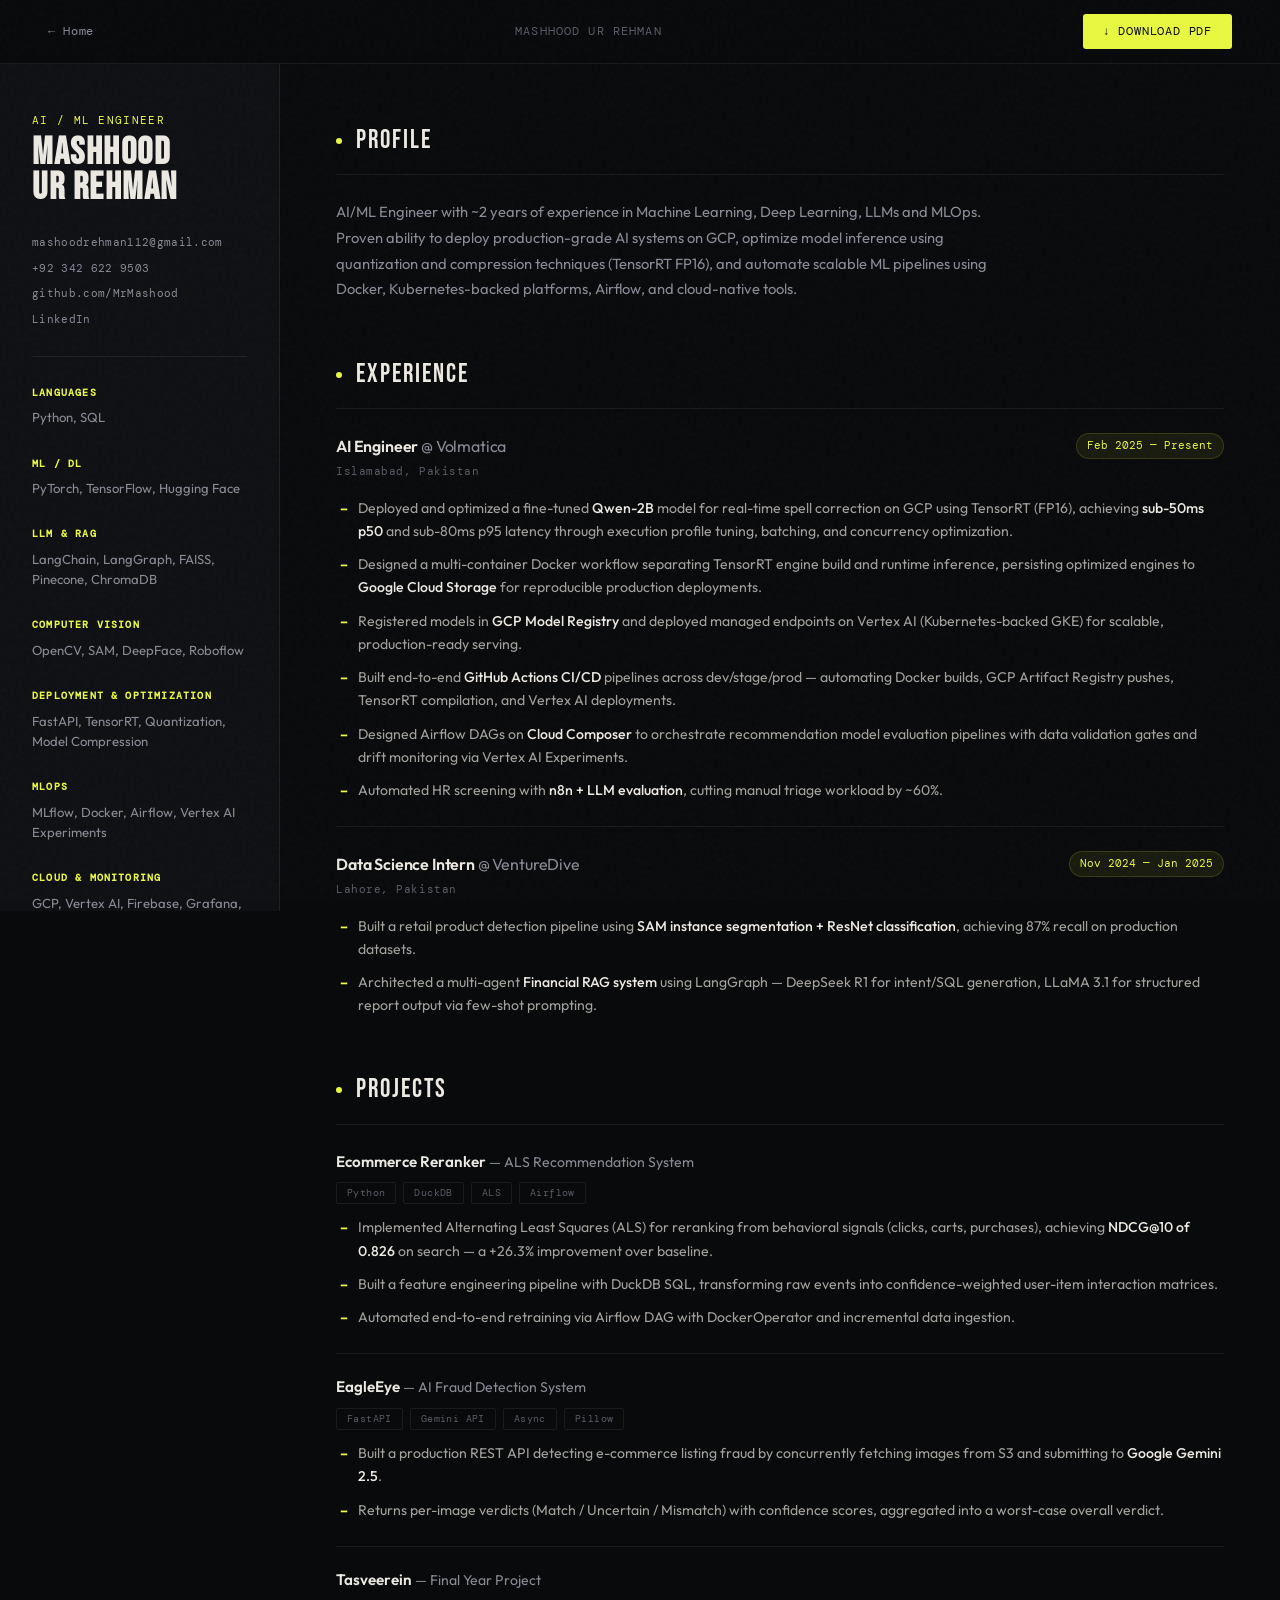
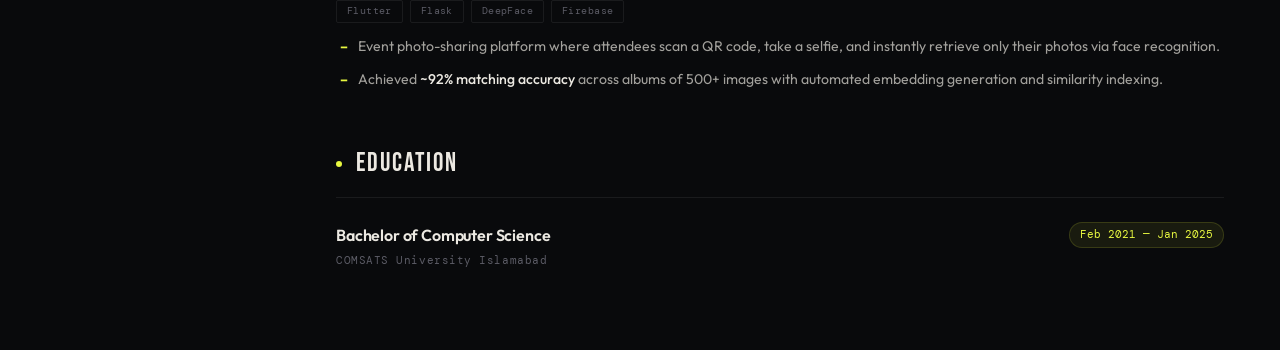
==== resume.html @ 4c4b78b5 "modified index and style" ====
<!DOCTYPE html>
<html lang="en">
<head>
  <meta charset="UTF-8"/>
  <meta name="viewport" content="width=device-width, initial-scale=1.0"/>
  <title>Résumé — Mashhood Ur Rehman</title>
  <link rel="stylesheet" href="style.css"/>
  <link rel="preconnect" href="https://fonts.googleapis.com">
  <link href="https://fonts.googleapis.com/css2?family=Bebas+Neue&family=Outfit:wght@300;400;500;600&family=DM+Mono:wght@300;400&display=swap" rel="stylesheet">
</head>
<body class="resume-page">

  <div class="noise"></div>

  <!-- TOP BAR -->
  <header class="resume-header">
    <a href="index.html" class="back-link">← Home</a>
    <span class="resume-header-name">Mashhood Ur Rehman</span>
    <a href="resume_pdf.pdf" download class="download-btn">
      ↓ Download PDF
    </a>
  </header>

  <div class="resume-wrap">

    <!-- SIDEBAR -->
    <aside class="resume-sidebar">

      <div class="sidebar-name">
        <p class="sidebar-role">AI / ML Engineer</p>
        <h2>Mashhood<br/>Ur Rehman</h2>
      </div>

      <div class="sidebar-contact">
        <a href="mailto:mashoodrehman112@gmail.com">mashoodrehman112@gmail.com</a>
        <a href="tel:+923426229503">+92 342 622 9503</a>
        <a href="https://github.com/MrMashood" target="_blank">github.com/MrMashood</a>
        <a href="https://linkedin.com/in/YOUR-HANDLE" target="_blank">LinkedIn</a>
      </div>

      <div class="sidebar-section">
        <h4>Languages</h4>
        <p>Python, SQL</p>
      </div>

      <div class="sidebar-section">
        <h4>ML / DL</h4>
        <p>PyTorch, TensorFlow, Hugging Face</p>
      </div>

      <div class="sidebar-section">
        <h4>LLM &amp; RAG</h4>
        <p>LangChain, LangGraph, FAISS, Pinecone, ChromaDB</p>
      </div>

      <div class="sidebar-section">
        <h4>Computer Vision</h4>
        <p>OpenCV, SAM, DeepFace, Roboflow</p>
      </div>

      <div class="sidebar-section">
        <h4>Deployment &amp; Optimization</h4>
        <p>FastAPI, TensorRT, Quantization, Model Compression</p>
      </div>

      <div class="sidebar-section">
        <h4>MLOps</h4>
        <p>MLflow, Docker, Airflow, Vertex AI Experiments</p>
      </div>

      <div class="sidebar-section">
        <h4>Cloud &amp; Monitoring</h4>
        <p>GCP, Vertex AI, Firebase, Grafana, RAGAS</p>
      </div>

      <div class="sidebar-section">
        <h4>Automation</h4>
        <p>n8n, Zapier, Pipedream, Dify</p>
      </div>

      <div class="sidebar-section">
        <h4>Version Control</h4>
        <p>Git, GitHub, GitHub Actions</p>
      </div>

    </aside>

    <!-- MAIN CONTENT -->
    <main class="resume-main">

      <!-- PROFILE -->
      <section class="r-section">
        <div class="r-section-label">Profile</div>
        <p class="profile-text">
          AI/ML Engineer with ~2 years of experience in Machine Learning, Deep Learning, LLMs and MLOps. 
          Proven ability to deploy production-grade AI systems on GCP, optimize model inference using 
          quantization and compression techniques (TensorRT FP16), and automate scalable ML pipelines 
          using Docker, Kubernetes-backed platforms, Airflow, and cloud-native tools.
        </p>
      </section>

      <!-- EXPERIENCE -->
      <section class="r-section">
        <div class="r-section-label">Experience</div>

        <div class="r-exp">
          <div class="r-exp-header">
            <div>
              <h3>AI Engineer <span class="r-company">@ Volmatica</span></h3>
              <p class="r-location">Islamabad, Pakistan</p>
            </div>
            <span class="r-date">Feb 2025 — Present</span>
          </div>
          <ul class="r-list">
            <li>Deployed and optimized a fine-tuned <strong>Qwen-2B</strong> model for real-time spell correction on GCP using TensorRT (FP16), achieving <strong>sub-50ms p50</strong> and sub-80ms p95 latency through execution profile tuning, batching, and concurrency optimization.</li>
            <li>Designed a multi-container Docker workflow separating TensorRT engine build and runtime inference, persisting optimized engines to <strong>Google Cloud Storage</strong> for reproducible production deployments.</li>
            <li>Registered models in <strong>GCP Model Registry</strong> and deployed managed endpoints on Vertex AI (Kubernetes-backed GKE) for scalable, production-ready serving.</li>
            <li>Built end-to-end <strong>GitHub Actions CI/CD</strong> pipelines across dev/stage/prod — automating Docker builds, GCP Artifact Registry pushes, TensorRT compilation, and Vertex AI deployments.</li>
            <li>Designed Airflow DAGs on <strong>Cloud Composer</strong> to orchestrate recommendation model evaluation pipelines with data validation gates and drift monitoring via Vertex AI Experiments.</li>
            <li>Automated HR screening with <strong>n8n + LLM evaluation</strong>, cutting manual triage workload by ~60%.</li>
          </ul>
        </div>

        <div class="r-exp">
          <div class="r-exp-header">
            <div>
              <h3>Data Science Intern <span class="r-company">@ VentureDive</span></h3>
              <p class="r-location">Lahore, Pakistan</p>
            </div>
            <span class="r-date">Nov 2024 — Jan 2025</span>
          </div>
          <ul class="r-list">
            <li>Built a retail product detection pipeline using <strong>SAM instance segmentation + ResNet classification</strong>, achieving 87% recall on production datasets.</li>
            <li>Architected a multi-agent <strong>Financial RAG system</strong> using LangGraph — DeepSeek R1 for intent/SQL generation, LLaMA 3.1 for structured report output via few-shot prompting.</li>
          </ul>
        </div>
      </section>

      <!-- PROJECTS -->
      <section class="r-section">
        <div class="r-section-label">Projects</div>

        <div class="r-project">
          <div class="r-proj-header">
            <h3>Ecommerce Reranker <span class="r-proj-sub">— ALS Recommendation System</span></h3>
            <div class="r-tags"><span>Python</span><span>DuckDB</span><span>ALS</span><span>Airflow</span></div>
          </div>
          <ul class="r-list">
            <li>Implemented Alternating Least Squares (ALS) for reranking from behavioral signals (clicks, carts, purchases), achieving <strong>NDCG@10 of 0.826</strong> on search — a +26.3% improvement over baseline.</li>
            <li>Built a feature engineering pipeline with DuckDB SQL, transforming raw events into confidence-weighted user-item interaction matrices.</li>
            <li>Automated end-to-end retraining via Airflow DAG with DockerOperator and incremental data ingestion.</li>
          </ul>
        </div>

        <div class="r-project">
          <div class="r-proj-header">
            <h3>EagleEye <span class="r-proj-sub">— AI Fraud Detection System</span></h3>
            <div class="r-tags"><span>FastAPI</span><span>Gemini API</span><span>Async</span><span>Pillow</span></div>
          </div>
          <ul class="r-list">
            <li>Built a production REST API detecting e-commerce listing fraud by concurrently fetching images from S3 and submitting to <strong>Google Gemini 2.5</strong>.</li>
            <li>Returns per-image verdicts (Match / Uncertain / Mismatch) with confidence scores, aggregated into a worst-case overall verdict.</li>
          </ul>
        </div>

        <div class="r-project">
          <div class="r-proj-header">
            <h3>Tasveerein <span class="r-proj-sub">— Final Year Project</span></h3>
            <div class="r-tags"><span>Flutter</span><span>Flask</span><span>DeepFace</span><span>Firebase</span></div>
          </div>
          <ul class="r-list">
            <li>Event photo-sharing platform where attendees scan a QR code, take a selfie, and instantly retrieve only their photos via face recognition.</li>
            <li>Achieved <strong>~92% matching accuracy</strong> across albums of 500+ images with automated embedding generation and similarity indexing.</li>
          </ul>
        </div>
      </section>

      <!-- EDUCATION -->
      <section class="r-section">
        <div class="r-section-label">Education</div>
        <div class="r-exp">
          <div class="r-exp-header">
            <div>
              <h3>Bachelor of Computer Science</h3>
              <p class="r-location">COMSATS University Islamabad</p>
            </div>
            <span class="r-date">Feb 2021 — Jan 2025</span>
          </div>
        </div>
      </section>

    </main>
  </div>

</body>
</html>
---- style.css ----
/* ============================================
   MASHHOOD UR REHMAN — Portfolio + Résumé
   Aesthetic: Dark technical, editorial weight
   Fonts: Bebas Neue · Outfit · DM Mono
   ============================================ */

*, *::before, *::after { box-sizing: border-box; margin: 0; padding: 0; }

:root {
  --bg:       #090a0c;
  --surface:  #0f1013;
  --surface2: #15171b;
  --border:   rgba(255,255,255,0.07);
  --border2:  rgba(255,255,255,0.12);
  --text:     #ece9e2;
  --muted:    #5c5c66;
  --muted2:   #8a8a96;
  --accent:   #e8f840;   /* sharp yellow-green */
  --accent2:  #40e8c8;
  --font-display: 'Bebas Neue', sans-serif;
  --font-body:    'Outfit', sans-serif;
  --font-mono:    'DM Mono', monospace;
}

html { scroll-behavior: smooth; }

body {
  background: var(--bg);
  color: var(--text);
  font-family: var(--font-body);
  font-size: 15px;
  line-height: 1.65;
  overflow-x: hidden;
  -webkit-font-smoothing: antialiased;
}

/* ---- Noise ---- */
.noise {
  position: fixed; inset: 0; z-index: 9999; pointer-events: none;
  opacity: 0.025;
  background-image: url("data:image/svg+xml,%3Csvg viewBox='0 0 256 256' xmlns='http://www.w3.org/2000/svg'%3E%3Cfilter id='n'%3E%3CfeTurbulence type='fractalNoise' baseFrequency='0.85' numOctaves='4' stitchTiles='stitch'/%3E%3C/filter%3E%3Crect width='100%25' height='100%25' filter='url(%23n)'/%3E%3C/svg%3E");
}

/* ============================================
   HOME PAGE
   ============================================ */
.home-page { position: relative; min-height: 100vh; display: flex; flex-direction: column; }

#grid-canvas {
  position: fixed; inset: 0; z-index: 0; pointer-events: none;
}

.home-main {
  position: relative; z-index: 1;
  flex: 1;
  display: flex;
  flex-direction: column;
  justify-content: center;
  padding: 0 7vw;
  min-height: 100vh;
  gap: 40px;
}

/* --- availability tag --- */
.home-tag {
  display: inline-flex; align-items: center; gap: 10px;
  font-family: var(--font-mono); font-size: 0.72rem;
  color: var(--accent); letter-spacing: 0.1em;
}

.pulse-dot {
  width: 8px; height: 8px;
  background: var(--accent); border-radius: 50%;
  animation: pulse 2.2s ease-in-out infinite;
}
@keyframes pulse {
  0%,100% { box-shadow: 0 0 0 0 rgba(232,248,64,0.5); }
  50%      { box-shadow: 0 0 0 8px rgba(232,248,64,0); }
}

/* --- hero name --- */
.home-name-block { display: flex; flex-direction: column; gap: 20px; }

.line-wrap { display: block; overflow: hidden; }

.home-name {
  font-family: var(--font-display);
  font-size: clamp(5rem, 14vw, 13rem);
  line-height: 0.88;
  letter-spacing: 0.02em;
  color: var(--text);
}

.reveal-line {
  display: block;
  transform: translateY(105%);
  opacity: 0;
  transition: transform 0.85s cubic-bezier(0.16,1,0.3,1), opacity 0.5s ease;
}
.reveal-line.delay-1 { transition-delay: 0.1s; }
.reveal-line.visible { transform: translateY(0); opacity: 1; }

.reveal-fade {
  opacity: 0; transform: translateY(18px);
  transition: opacity 0.7s ease, transform 0.7s ease;
}
.reveal-fade.delay-2 { transition-delay: 0.25s; }
.reveal-fade.delay-3 { transition-delay: 0.4s; }
.reveal-fade.delay-4 { transition-delay: 0.55s; }
.reveal-fade.visible { opacity: 1; transform: translateY(0); }

.home-descriptor {
  font-family: var(--font-body); font-size: clamp(1rem, 1.6vw, 1.25rem);
  font-weight: 300; color: var(--muted2); max-width: 520px; line-height: 1.6;
}

/* --- CTA --- */
.home-actions { display: flex; align-items: center; gap: 32px; flex-wrap: wrap; }

.cta-btn {
  display: inline-flex; align-items: center; gap: 12px;
  padding: 16px 36px;
  background: var(--accent); color: #090a0c;
  font-family: var(--font-mono); font-size: 0.82rem; font-weight: 400;
  letter-spacing: 0.06em; text-transform: uppercase;
  text-decoration: none; border-radius: 3px;
  transition: background 0.2s, transform 0.15s, box-shadow 0.2s;
  box-shadow: 0 0 0 0 rgba(232,248,64,0.3);
}
.cta-btn:hover {
  background: #f0ff50;
  transform: translateY(-2px);
  box-shadow: 0 8px 40px rgba(232,248,64,0.2);
}
.cta-arrow { font-size: 1rem; transition: transform 0.2s; }
.cta-btn:hover .cta-arrow { transform: translate(2px,-2px); }

.home-links {
  display: flex; align-items: center; gap: 12px;
  font-family: var(--font-mono); font-size: 0.72rem;
  color: var(--muted); letter-spacing: 0.06em;
}
.home-links a { color: var(--muted2); text-decoration: none; transition: color 0.2s; }
.home-links a:hover { color: var(--text); }
.divider { color: var(--muted); }

/* --- stack chips --- */
.home-stack {
  display: flex; flex-wrap: wrap; gap: 10px;
}
.home-stack span {
  font-family: var(--font-mono); font-size: 0.68rem;
  color: var(--muted); letter-spacing: 0.07em;
  border: 1px solid var(--border); padding: 5px 14px;
  border-radius: 2px;
  transition: border-color 0.2s, color 0.2s;
}
.home-stack span:hover { border-color: var(--border2); color: var(--muted2); }

/* --- footer --- */
.home-footer {
  position: relative; z-index: 1;
  display: flex; justify-content: space-between;
  padding: 20px 7vw;
  border-top: 1px solid var(--border);
}
.mono-sm { font-family: var(--font-mono); font-size: 0.68rem; color: var(--muted); letter-spacing: 0.06em; }

/* ============================================
   RESUME PAGE
   ============================================ */
.resume-page { background: var(--bg); }

/* --- top bar --- */
.resume-header {
  position: sticky; top: 0; z-index: 100;
  display: flex; align-items: center; justify-content: space-between;
  padding: 14px 48px;
  background: rgba(9,10,12,0.88);
  backdrop-filter: blur(16px);
  border-bottom: 1px solid var(--border);
}

.back-link {
  font-family: var(--font-mono); font-size: 0.72rem;
  color: var(--muted2); text-decoration: none; letter-spacing: 0.06em;
  transition: color 0.2s;
}
.back-link:hover { color: var(--text); }

.resume-header-name {
  font-family: var(--font-mono); font-size: 0.72rem;
  color: var(--muted); letter-spacing: 0.1em;
  text-transform: uppercase;
}

.download-btn {
  display: inline-flex; align-items: center; gap: 8px;
  padding: 8px 20px;
  background: var(--accent); color: #090a0c;
  font-family: var(--font-mono); font-size: 0.72rem; font-weight: 400;
  letter-spacing: 0.07em; text-transform: uppercase;
  text-decoration: none; border-radius: 3px;
  transition: background 0.2s, transform 0.15s;
}
.download-btn:hover { background: #f0ff50; transform: translateY(-1px); }

/* --- layout --- */
.resume-wrap {
  display: grid;
  grid-template-columns: 280px 1fr;
  min-height: calc(100vh - 53px);
}

/* --- SIDEBAR --- */
.resume-sidebar {
  background: var(--surface);
  border-right: 1px solid var(--border);
  padding: 48px 32px;
  display: flex; flex-direction: column; gap: 28px;
  position: sticky; top: 53px;
  height: calc(100vh - 53px);
  overflow-y: auto;
}

.sidebar-name h2 {
  font-family: var(--font-display);
  font-size: 2.4rem; line-height: 0.9;
  letter-spacing: 0.04em; color: var(--text);
  margin-top: 6px;
}
.sidebar-role {
  font-family: var(--font-mono); font-size: 0.68rem;
  color: var(--accent); letter-spacing: 0.12em; text-transform: uppercase;
}

.sidebar-contact {
  display: flex; flex-direction: column; gap: 7px;
  padding-bottom: 28px;
  border-bottom: 1px solid var(--border);
}
.sidebar-contact a {
  font-family: var(--font-mono); font-size: 0.7rem;
  color: var(--muted2); text-decoration: none; letter-spacing: 0.03em;
  transition: color 0.2s; word-break: break-all;
}
.sidebar-contact a:hover { color: var(--accent); }

.sidebar-section h4 {
  font-family: var(--font-mono); font-size: 0.62rem;
  color: var(--accent); text-transform: uppercase; letter-spacing: 0.12em;
  margin-bottom: 6px;
}
.sidebar-section p {
  font-size: 0.82rem; color: var(--muted2); line-height: 1.55;
}

/* --- MAIN CONTENT --- */
.resume-main {
  padding: 56px 56px 80px;
  display: flex; flex-direction: column; gap: 52px;
}

.r-section { display: flex; flex-direction: column; gap: 24px; }

.r-section-label {
  font-family: var(--font-display);
  font-size: 1.6rem; letter-spacing: 0.08em;
  color: var(--text);
  padding-bottom: 12px;
  border-bottom: 1px solid var(--border);
  display: flex; align-items: center; gap: 14px;
}
.r-section-label::before {
  content: '';
  display: inline-block; width: 6px; height: 6px;
  background: var(--accent); border-radius: 50%;
}

.profile-text {
  font-size: 0.92rem; color: var(--muted2); line-height: 1.75;
  max-width: 680px;
}

/* --- experience items --- */
.r-exp { display: flex; flex-direction: column; gap: 16px; }

.r-exp + .r-exp { padding-top: 24px; border-top: 1px solid var(--border); }

.r-exp-header {
  display: flex; justify-content: space-between;
  align-items: flex-start; gap: 16px; flex-wrap: wrap;
}
.r-exp-header h3 {
  font-size: 1rem; font-weight: 600;
  color: var(--text); letter-spacing: -0.01em;
}
.r-company { color: var(--muted2); font-weight: 400; }
.r-location {
  font-family: var(--font-mono); font-size: 0.68rem;
  color: var(--muted); letter-spacing: 0.05em; margin-top: 3px;
}
.r-date {
  font-family: var(--font-mono); font-size: 0.68rem;
  color: var(--accent); white-space: nowrap;
  background: rgba(232,248,64,0.07);
  border: 1px solid rgba(232,248,64,0.15);
  padding: 3px 10px; border-radius: 20px;
}

.r-list {
  list-style: none; display: flex; flex-direction: column; gap: 10px;
  padding-left: 4px;
}
.r-list li {
  font-size: 0.88rem; color: rgba(236,233,226,0.68);
  padding-left: 18px; position: relative; line-height: 1.65;
}
.r-list li::before {
  content: '–'; position: absolute; left: 0;
  color: var(--accent); font-weight: 700;
}
.r-list strong { color: var(--text); font-weight: 500; }

/* --- projects --- */
.r-project { display: flex; flex-direction: column; gap: 12px; }
.r-project + .r-project { padding-top: 20px; border-top: 1px solid var(--border); }

.r-proj-header { display: flex; flex-direction: column; gap: 8px; }
.r-proj-header h3 { font-size: 0.95rem; font-weight: 600; color: var(--text); }
.r-proj-sub { color: var(--muted2); font-weight: 400; font-size: 0.88rem; }

.r-tags { display: flex; flex-wrap: wrap; gap: 7px; }
.r-tags span {
  font-family: var(--font-mono); font-size: 0.63rem;
  color: var(--muted); border: 1px solid var(--border);
  padding: 2px 10px; border-radius: 2px; letter-spacing: 0.04em;
}

/* ============================================
   RESPONSIVE
   ============================================ */
@media (max-width: 900px) {
  .resume-wrap { grid-template-columns: 1fr; }
  .resume-sidebar {
    position: static; height: auto;
    border-right: none; border-bottom: 1px solid var(--border);
    padding: 32px 24px; gap: 20px;
  }
  .sidebar-name h2 { font-size: 1.8rem; }
  .resume-main { padding: 36px 24px 60px; }
  .resume-header { padding: 14px 24px; }
  .resume-header-name { display: none; }
}

@media (max-width: 600px) {
  .home-name { font-size: clamp(3.5rem, 18vw, 6rem); }
  .home-main { padding: 0 6vw; gap: 28px; }
  .home-footer { flex-direction: column; gap: 6px; }
  .home-links { flex-wrap: wrap; }
  .r-exp-header { flex-direction: column; }
}
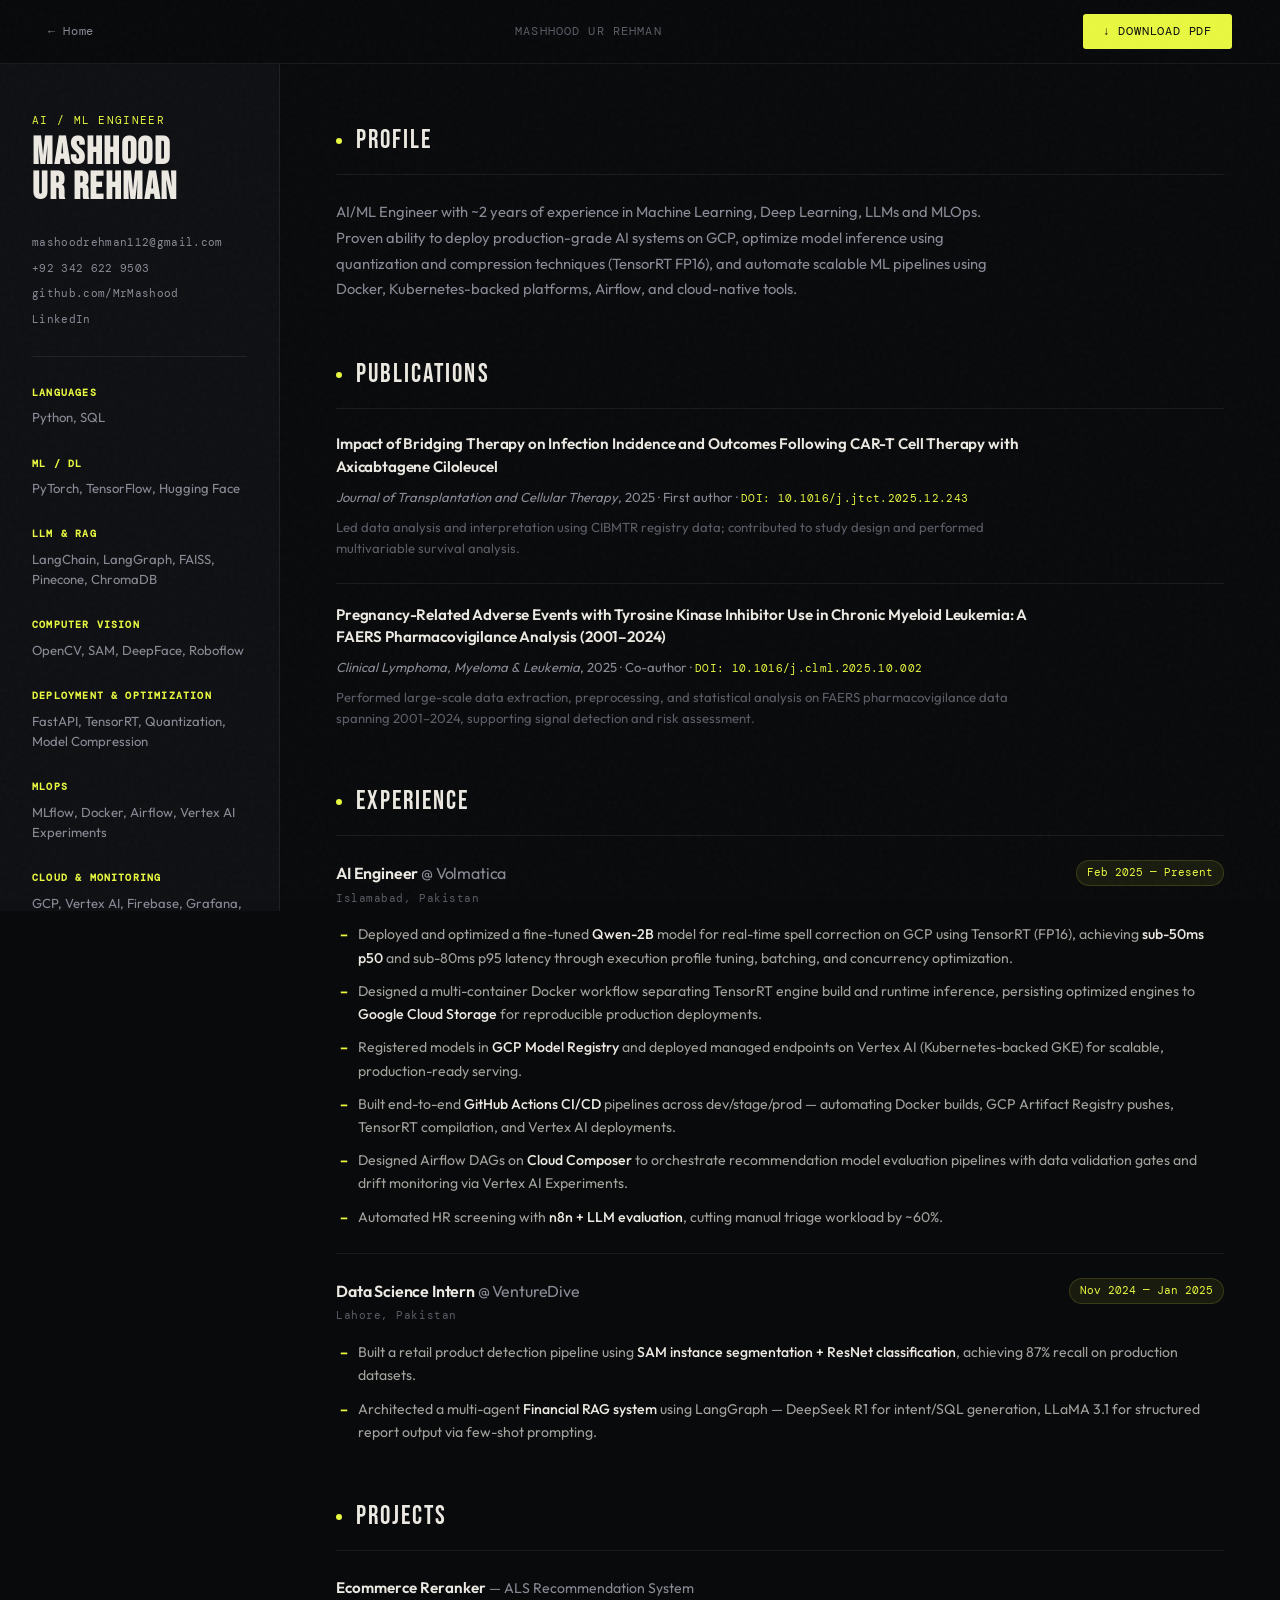
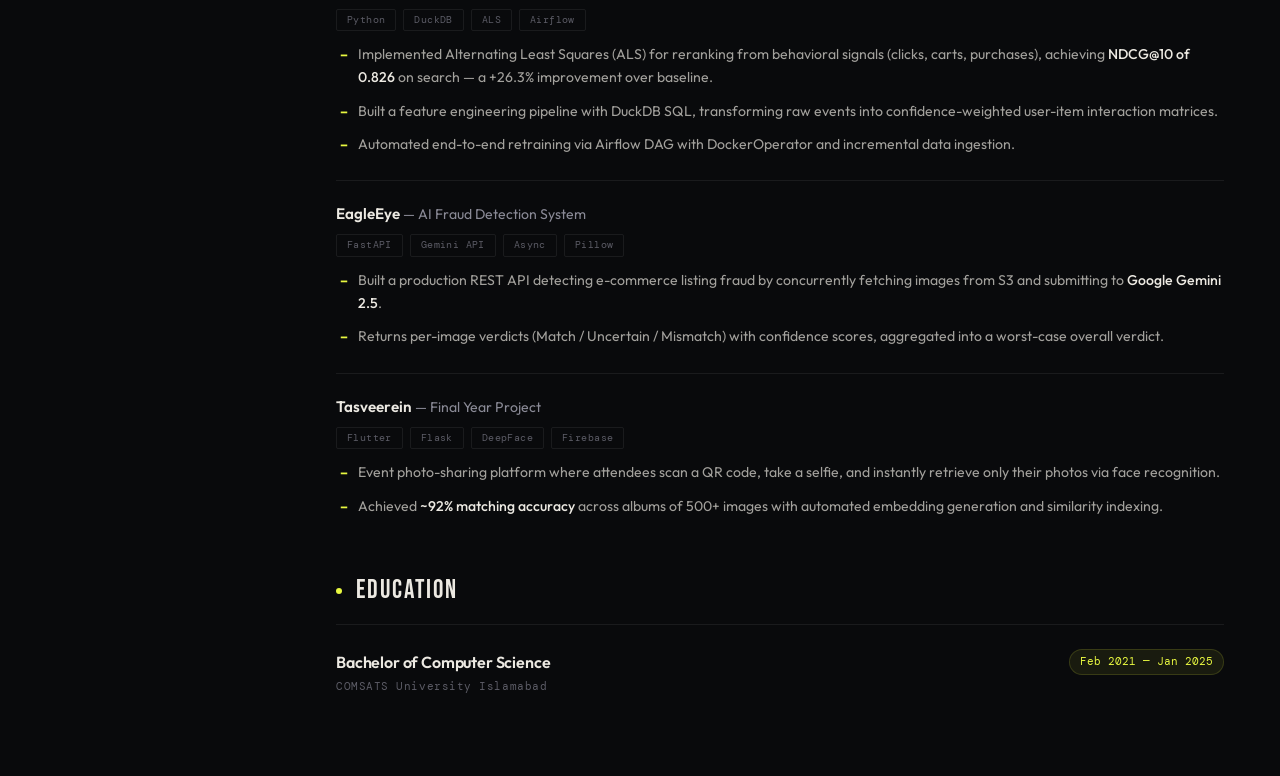
==== commit 1345321d: "Updated resume" ====
--- a/resume.html
+++ b/resume.html
@@ -35,7 +35,7 @@
         <a href="mailto:mashoodrehman112@gmail.com">mashoodrehman112@gmail.com</a>
         <a href="tel:+923426229503">+92 342 622 9503</a>
         <a href="https://github.com/MrMashood" target="_blank">github.com/MrMashood</a>
-        <a href="https://linkedin.com/in/YOUR-HANDLE" target="_blank">LinkedIn</a>
+        <a href="https://www.linkedin.com/in/mashoodurrehman/" target="_blank">LinkedIn</a>
       </div>
 
       <div class="sidebar-section">
@@ -97,6 +97,29 @@
           quantization and compression techniques (TensorRT FP16), and automate scalable ML pipelines 
           using Docker, Kubernetes-backed platforms, Airflow, and cloud-native tools.
         </p>
+      </section>
+
+      <!-- PUBLICATIONS -->
+      <section class="r-section">
+        <div class="r-section-label">Publications</div>
+
+        <div class="r-pub">
+          <h3 class="r-pub-title">Impact of Bridging Therapy on Infection Incidence and Outcomes Following CAR-T Cell Therapy with Axicabtagene Ciloleucel</h3>
+          <p class="r-pub-meta">
+            <span class="r-pub-journal">Journal of Transplantation and Cellular Therapy</span>, 2025 · First author ·
+            <a href="https://doi.org/10.1016/j.jtct.2025.12.243" target="_blank" class="r-pub-doi">DOI: 10.1016/j.jtct.2025.12.243</a>
+          </p>
+          <p class="r-pub-note">Led data analysis and interpretation using CIBMTR registry data; contributed to study design and performed multivariable survival analysis.</p>
+        </div>
+
+        <div class="r-pub">
+          <h3 class="r-pub-title">Pregnancy-Related Adverse Events with Tyrosine Kinase Inhibitor Use in Chronic Myeloid Leukemia: A FAERS Pharmacovigilance Analysis (2001–2024)</h3>
+          <p class="r-pub-meta">
+            <span class="r-pub-journal">Clinical Lymphoma, Myeloma &amp; Leukemia</span>, 2025 · Co-author ·
+            <a href="https://doi.org/10.1016/j.clml.2025.10.002" target="_blank" class="r-pub-doi">DOI: 10.1016/j.clml.2025.10.002</a>
+          </p>
+          <p class="r-pub-note">Performed large-scale data extraction, preprocessing, and statistical analysis on FAERS pharmacovigilance data spanning 2001–2024, supporting signal detection and risk assessment.</p>
+        </div>
       </section>
 
       <!-- EXPERIENCE -->
--- a/style.css
+++ b/style.css
@@ -322,6 +322,30 @@
 }
 .r-list strong { color: var(--text); font-weight: 500; }
 
+/* --- publications --- */
+.r-pub { display: flex; flex-direction: column; gap: 8px; }
+.r-pub + .r-pub { padding-top: 20px; border-top: 1px solid var(--border); }
+
+.r-pub-title {
+  font-size: 0.95rem; font-weight: 600;
+  color: var(--text); line-height: 1.5; letter-spacing: -0.01em;
+  max-width: 720px;
+}
+.r-pub-meta {
+  font-size: 0.82rem; color: var(--muted2);
+}
+.r-pub-journal { font-style: italic; color: var(--muted2); }
+.r-pub-doi {
+  font-family: var(--font-mono); font-size: 0.7rem;
+  color: var(--accent); text-decoration: none; letter-spacing: 0.03em;
+  transition: opacity 0.2s;
+}
+.r-pub-doi:hover { opacity: 0.75; text-decoration: underline; }
+.r-pub-note {
+  font-size: 0.82rem; color: var(--muted); line-height: 1.6;
+  max-width: 680px;
+}
+
 /* --- projects --- */
 .r-project { display: flex; flex-direction: column; gap: 12px; }
 .r-project + .r-project { padding-top: 20px; border-top: 1px solid var(--border); }
